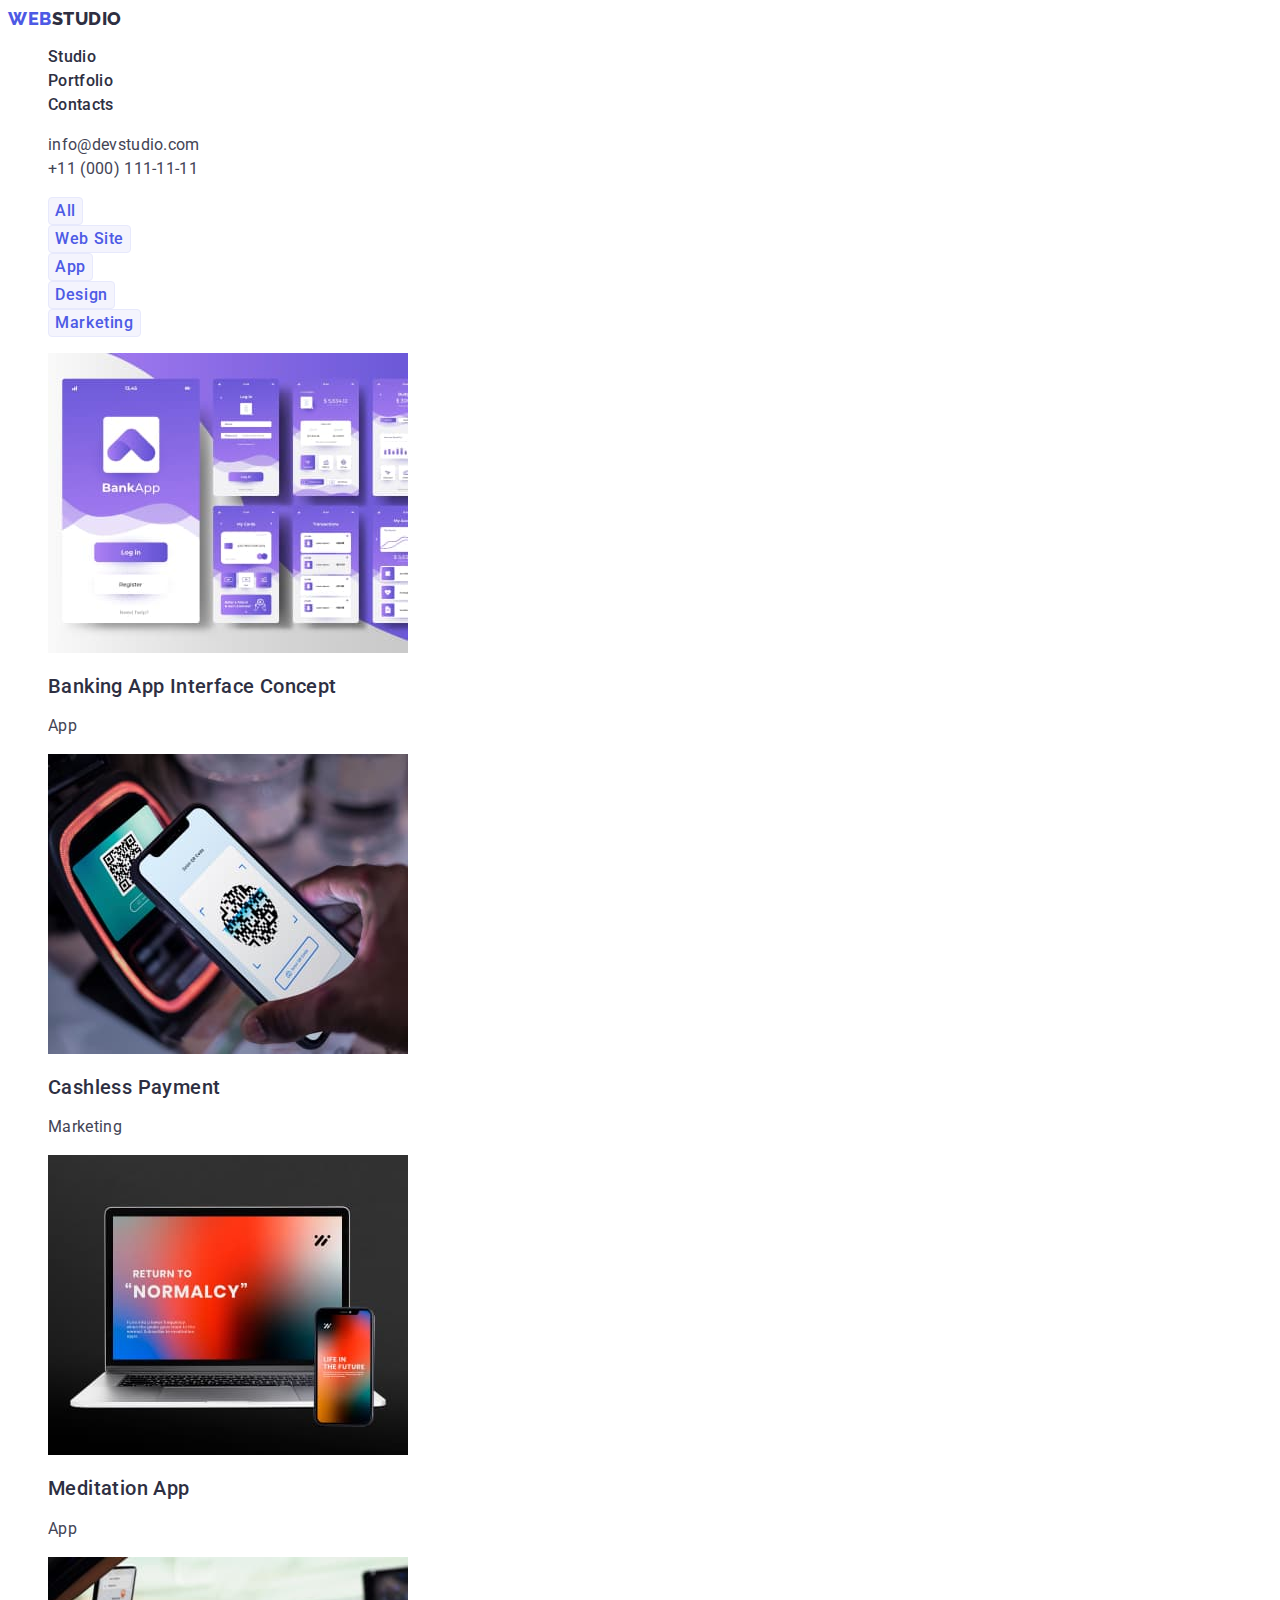
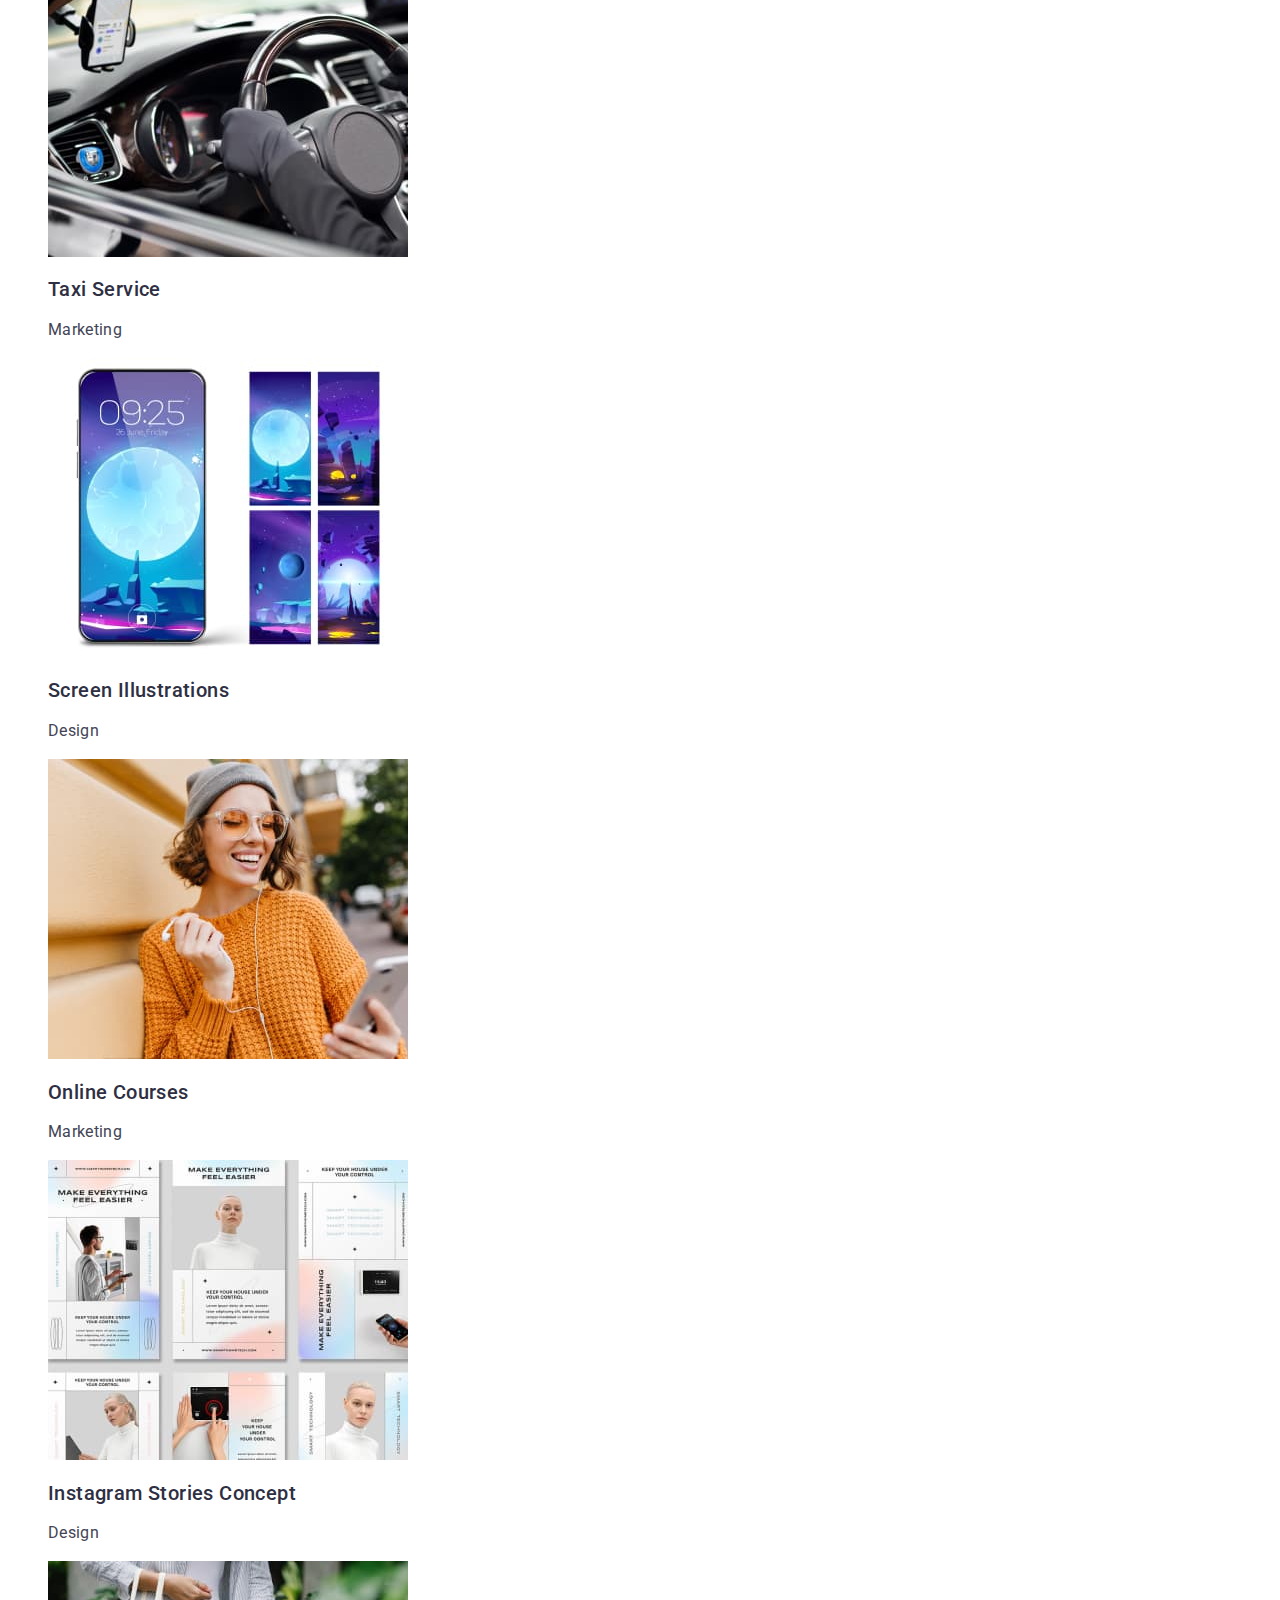
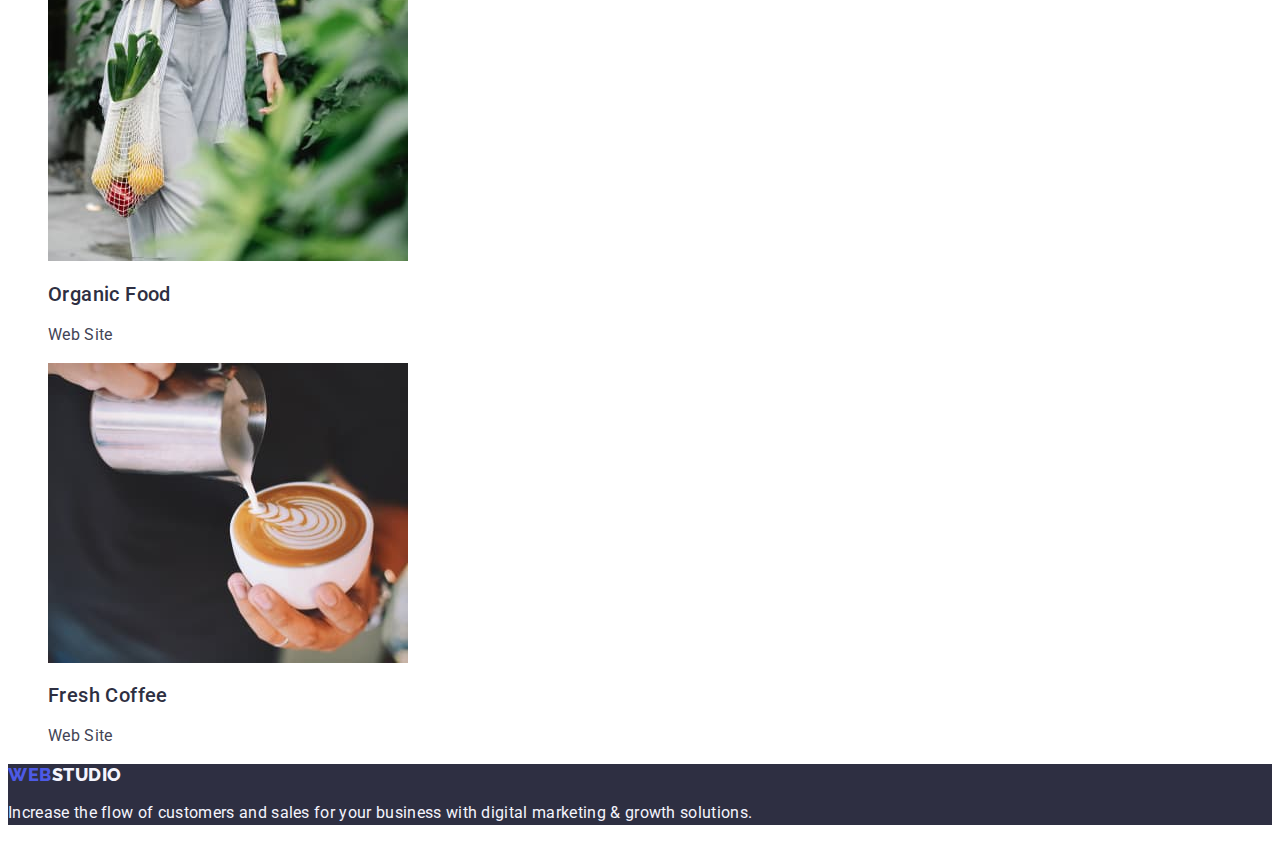
==== portfolio.html @ a46208f0 "Initial commit" ====
<!DOCTYPE html>
<html lang="en">
  <head>
    <meta charset="UTF-8" />
    <meta http-equiv="X-UA-Compatible" content="IE=edge" />
    <meta name="viewport" content="width=device-width, initial-scale=1.0" />
    <title>Portfolio</title>
    <link rel="preconnect" href="https://fonts.googleapis.com" />
    <link rel="preconnect" href="https://fonts.gstatic.com" crossorigin />
    <link
      href="https://fonts.googleapis.com/css2?family=Raleway:wght@800&family=Roboto:wght@400;500;700;900&display=swap"
      rel="stylesheet"
    />
    <link rel="stylesheet" href="./css/styles.css" />
  </head>
  <body>
    <!--Header Website-->
    <header class="header-main">
      <nav class="nav-main">
        <a href="./index.html" class="logo link"
          >Web<span class="logo-header-text">Studio</span></a
        >
        <ul class="menu list">
          <li class="menu-item">
            <a class="menu-item-link link" href="./index.html">Studio</a>
          </li>
          <li class="menu-item">
            <a class="menu-item-link link" href="./portfolio.html">Portfolio</a>
          </li>
          <li class="menu-item">
            <a class="menu-item-link link" href="">Contacts</a>
          </li>
        </ul>
      </nav>
      <address class="address-main">
        <ul class="contact-main list">
          <li class="email">
            <a class="menu-item-address link" href="mailto:info@devstudio.com"
              >info@devstudio.com</a
            >
          </li>
          <li class="tel">
            <a class="menu-item-address link" href="tel:+110001111111"
              >+11 (000) 111-11-11</a
            >
          </li>
        </ul>
      </address>
    </header>
    <!--Body Website-->
    <main>
      <!--Buttons & Projects-->
      <section class="projects">
        <h1 class="projects-title" hidden>All projects</h1>
        <ul class="projects-menu-button list">
          <li class="projects-menu-item-button">
            <button type="button" class="projects-button">All</button>
          </li>
          <li class="projects-menu-item-button">
            <button type="button" class="projects-button">Web Site</button>
          </li>
          <li class="projects-menu-item-button">
            <button type="button" class="projects-button">App</button>
          </li>
          <li class="projects-menu-item-button">
            <button type="button" class="projects-button">Design</button>
          </li>
          <li class="projects-menu-item-button">
            <button type="button" class="projects-button">Marketing</button>
          </li>
        </ul>
        <ul class="projects-menu list">
          <li class="projects-menu-item">
            <a class="project-link link" href=""
              ><img
                class="projects-img"
                src="./images/banking-app.jpg"
                alt="Banking App Interface Concept"
                width="360"
              />
              <h2 class="projects-subtitle">Banking App Interface Concept</h2>
              <p class="projects-text">App</p></a
            >
          </li>
          <li class="projects-menu-item">
            <a class="project-link link" href=""
              ><img
                class="projects-img"
                src="./images/cashless-payment.jpg"
                alt="Cashless Payment"
                width="360"
              />
              <h2 class="projects-subtitle">Cashless Payment</h2>
              <p class="projects-text">Marketing</p></a
            >
          </li>
          <li class="projects-menu-item">
            <a class="project-link link" href=""
              ><img
                class="projects-img"
                src="./images/meditation-app.jpg"
                alt="Meditation App"
                width="360"
              />
              <h2 class="projects-subtitle">Meditation App</h2>
              <p class="projects-text">App</p></a
            >
          </li>
          <li class="projects-menu-item">
            <a class="project-link link" href=""
              ><img
                class="projects-img"
                src="./images/taxi-service.jpg"
                alt="Taxi Service"
                width="360"
              />
              <h2 class="projects-subtitle">Taxi Service</h2>
              <p class="projects-text">Marketing</p></a
            >
          </li>
          <li class="projects-menu-item">
            <a class="project-link link" href=""
              ><img
                class="projects-img"
                src="./images/screen-illustrations.jpg"
                alt="Screen Illustrations"
                width="360"
              />
              <h2 class="projects-subtitle">Screen Illustrations</h2>
              <p class="projects-text">Design</p></a
            >
          </li>
          <li class="projects-menu-item">
            <a class="project-link link" href=""
              ><img
                class="projects-img"
                src="./images/online-courses.jpg"
                alt="Online Courses"
                width="360"
              />
              <h2 class="projects-subtitle">Online Courses</h2>
              <p class="projects-text">Marketing</p></a
            >
          </li>
          <li class="projects-menu-item">
            <a class="project-link link" href=""
              ><img
                class="projects-img"
                src="./images/instagram-stories.jpg"
                alt="Instagram Stories Concept"
                width="360"
              />
              <h2 class="projects-subtitle">Instagram Stories Concept</h2>
              <p class="projects-text">Design</p></a
            >
          </li>
          <li class="projects-menu-item">
            <a class="project-link link" href=""
              ><img
                class="projects-img"
                src="./images/organic-food.jpg"
                alt="Organic Food"
                width="360"
              />
              <h2 class="projects-subtitle">Organic Food</h2>
              <p class="projects-text">Web Site</p></a
            >
          </li>
          <li class="projects-menu-item">
            <a class="project-link link" href=""
              ><img
                class="projects-img"
                src="./images/fresh-coffee.jpg"
                alt="Fresh Coffee"
                width="360"
              />
              <h2 class="projects-subtitle">Fresh Coffee</h2>
              <p class="projects-text">Web Site</p></a
            >
          </li>
        </ul>
      </section>
    </main>
    <!--Footer Website-->
    <footer class="footer-main">
      <a href="./index.html" class="logo link"
        >Web<span class="logo-footer-text">Studio</span></a
      >
      <p class="text-footer">
        Increase the flow of customers and sales for your business with digital
        marketing & growth solutions.
      </p>
    </footer>
  </body>
</html>
---- css/styles.css ----
/*---------------VAR---------------*/
:root{
    --color-main-text:#2e2f42;
    --color-second-text: #434455;
    --color-hover: #404BBF;
    --color-logo-button: #4D5AE5;
    --color-fon-text-button: #FFFFFF;
    --color-footer-fon: #F4F4FD;
    --color-border-button: #E7E9FC;
    --primary-font: 'Roboto', sans-serif;
    --secondary-font: 'Raleway', sans-serif;
    --background-color: #FFFFFF;
}

/*---------------MAIN---------------*/
.list{
    list-style: none;
}

.link{
    text-decoration: none;
}

body {
    font-family: var(--primary-font);
    color: var(--color-second-text);   
    background-color: var(--background-color);
}

/*---------------HEADER---------------*/
.header-main {}

.nav-main {}

.logo {
    font-family: var(--secondary-font);
    font-weight: 800;
    font-size: 18px;
    line-height: 1.17;
    letter-spacing: 0.03em;
    text-transform: uppercase;
    color: var(--color-logo-button);
}

.logo-header-text{
    color: var(--color-main-text);
}

.menu {
}

.menu-item {
}

.menu-item-link { 
    font-weight: 500;
    font-size: 16px;
    line-height: 1.5;
    letter-spacing: 0.02em;
    color: var(--color-main-text);
}

.menu-item-address{
    line-height: 1.5;
    letter-spacing: 0.02em;
    color: var(--color-second-text);
}

.menu-item-link:hover,
.menu-item-link:focus,
.menu-item-address:hover,
.menu-item-address:focus
{
    color: var(--color-hover);
}

.address-main {    
    font-style: normal;      
    line-height: 1.5;
    letter-spacing: 0.02em;
    color: var(--color-second-text);
}

.contact-main {    
    color: var(--color-second-text);
}

.email {        
    line-height: 1.5;         
    letter-spacing: 0.02em;
    color: var(--color-second-text);
}

.tel {    
    line-height: 1.5;
    letter-spacing: 0.02em;
    color: var(--color-second-text);
}

/*---------------HERO---------------*/
.hero {
    background-color: var(--color-main-text);
}

.hero-title {
    font-size: 56px;
    line-height: 1.07;
    text-align: center;
    letter-spacing: 0.02em;
    color: var(--color-fon-text-button);
}

.hero-button {
    background: var(--color-logo-button);
    box-shadow: 0px 4px 4px rgba(0, 0, 0, 0.15);
    border-radius: 4px;
    cursor: pointer;
    font-family: var(--primary-font);
    font-weight: 500;
    font-size: 16px;
    line-height: 1.5;
    letter-spacing: 0.04em;
    color: var(--color-fon-text-button);
}

.hero-button:hover,
.hero-button:focus {
background-color: var(--color-hover);
}

/*---------------BENEFITS---------------*/

.benefits {}

.benefits-title {}

.benefits-menu {}

.benefits-menu-item {}

.benefits-subtitle {
    font-weight: 500;
    font-size: 20px;
    line-height: 1.2;
    letter-spacing: 0.02em;
    color: var(--color-main-text);
}

.benefits-text {
    line-height: 1.5;
    letter-spacing: 0.02em;
    color: var(--color-second-text);
}

/*---------------WE DOING---------------*/
.we-doing {}

.we-doing-title {
    font-size: 36px;
    line-height: 1.11;
    text-align: center;
    letter-spacing: 0.02em;
    text-transform: capitalize;
    color: var(--color-main-text);
}

.we-doing-menu {}

.we-doing-menu-item {}

.we-doing-img {}

/*---------------TEAM---------------*/

.team {
    background-color: var(--color-footer-fon);
}

.team-title {
    font-size: 36px;
    line-height: 1.11;
    text-align: center;
    letter-spacing: 0.02em;
    text-transform: capitalize;
    color: var(--color-main-text);
}

.team-menu {}

.team-menu-item {
    background-color: var(--color-fon-text-button);
}

.team-img {}

.team-subtitle {
    font-weight: 500;
    font-size: 20px;
    line-height: 1.2;
    text-align: center;
    letter-spacing: 0.02em;
    color: var(--color-main-text);
}

.team-text {
    line-height: 1.5;
    text-align: center;
    letter-spacing: 0.02em;
    color: var(--color-second-text);
}

/*---------------PROJECTS---------------*/

.projects {}

.projects-title {}

.projects-menu-button {}

.projects-menu-item-button {}

.projects-button {
    background: var(--color-footer-fon);
    border: 1px solid var(--color-border-button);
    font-size: 16px;
    border-radius: 4px;
    font-weight: 500;
    line-height: 1.5;
    text-align: center;
    color: var(--color-logo-button);
    font-family: var(--primary-font);
    letter-spacing: 0.04em;
    cursor: pointer;
}

.projects-menu {}

.projects-menu-item {}

.projects-img {}

.projects-subtitle {
    font-weight: 500;
    font-size: 20px;
    line-height: 1.2;
    letter-spacing: 0.02em;
    color: var(--color-main-text);
}

.projects-text {
    line-height: 1.5;
    letter-spacing: 0.02em;
    color: var(--color-second-text);
}

.projects-text-button:hover,
.projects-text-button:focus{
color: var(--color-fon-text-button);
}

.projects-button:hover,
.projects-button:focus {
background-color: var(--color-hover);
color: var(--color-fon-text-button);
}

.project-link {}

.project-link:hover,
.project-link:focus {
    color: var(--color-hover);
}
/*---------------FOOTER---------------*/

.footer-main{
    background: var(--color-main-text);
}

.text-footer {      
    line-height: 1.5;
    letter-spacing: 0.02em;
    color: var(--color-footer-fon);
}

.logo-footer-text {
    color: var(--color-footer-fon);
}
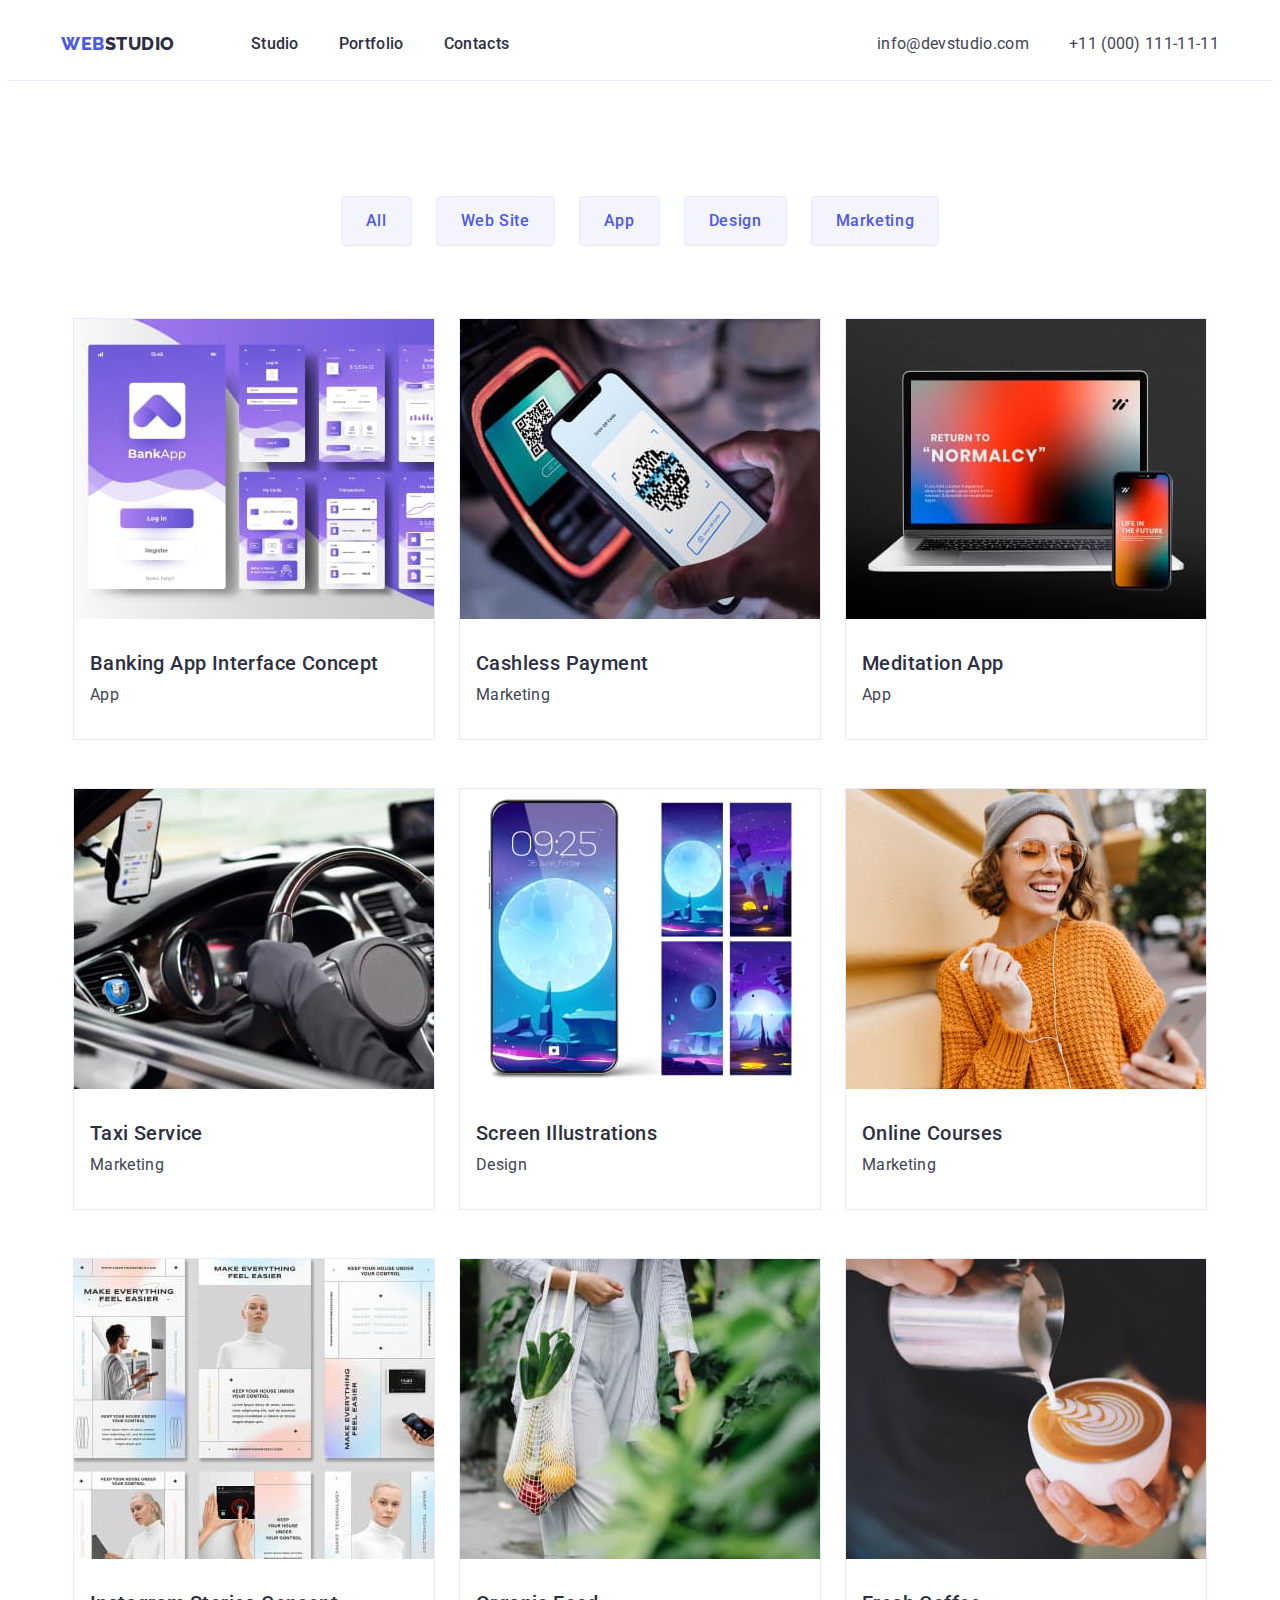
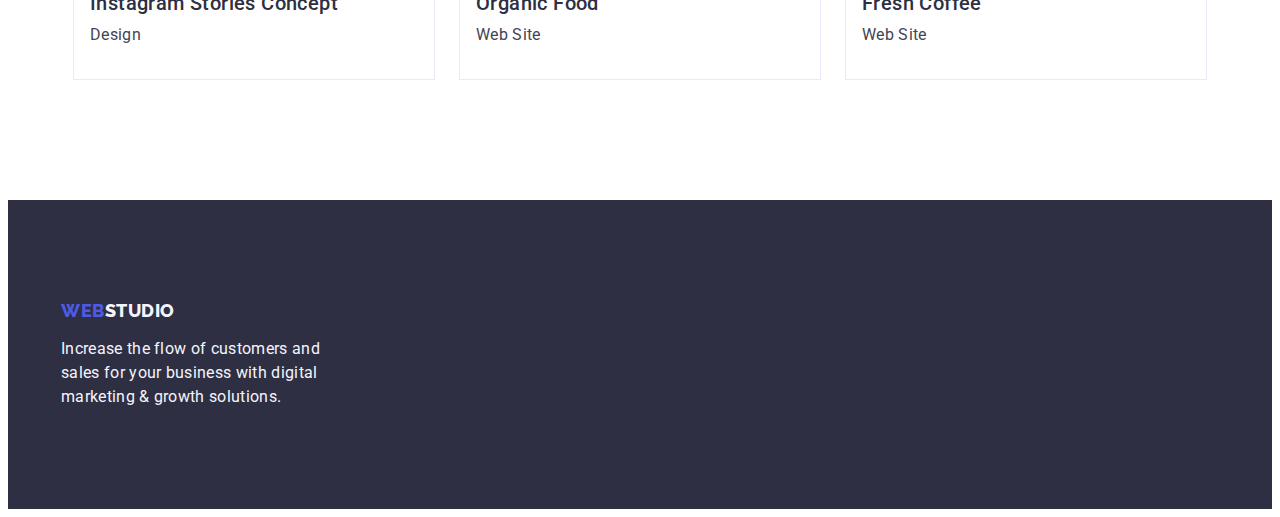
==== commit 34337dae: "Add Flex container" ====
--- a/portfolio.html
+++ b/portfolio.html
@@ -16,180 +16,188 @@
   <body>
     <!--Header Website-->
     <header class="header-main">
-      <nav class="nav-main">
-        <a href="./index.html" class="logo link"
-          >Web<span class="logo-header-text">Studio</span></a
-        >
-        <ul class="menu list">
-          <li class="menu-item">
-            <a class="menu-item-link link" href="./index.html">Studio</a>
-          </li>
-          <li class="menu-item">
-            <a class="menu-item-link link" href="./portfolio.html">Portfolio</a>
-          </li>
-          <li class="menu-item">
-            <a class="menu-item-link link" href="">Contacts</a>
-          </li>
-        </ul>
-      </nav>
-      <address class="address-main">
-        <ul class="contact-main list">
-          <li class="email">
-            <a class="menu-item-address link" href="mailto:info@devstudio.com"
-              >info@devstudio.com</a
-            >
-          </li>
-          <li class="tel">
-            <a class="menu-item-address link" href="tel:+110001111111"
-              >+11 (000) 111-11-11</a
-            >
-          </li>
-        </ul>
-      </address>
+      <div class="container header-main-container">
+        <nav class="nav-main">
+          <a href="./index.html" class="logo link"
+            >Web<span class="logo-header-text">Studio</span></a
+          >
+          <ul class="menu list">
+            <li class="menu-item">
+              <a class="menu-item-link link" href="./index.html">Studio</a>
+            </li>
+            <li class="menu-item">
+              <a class="menu-item-link link" href="./portfolio.html"
+                >Portfolio</a
+              >
+            </li>
+            <li class="menu-item">
+              <a class="menu-item-link link" href="">Contacts</a>
+            </li>
+          </ul>
+        </nav>
+        <address class="address-main">
+          <ul class="contact-main list">
+            <li class="email">
+              <a class="menu-item-address link" href="mailto:info@devstudio.com"
+                >info@devstudio.com</a
+              >
+            </li>
+            <li class="tel">
+              <a class="menu-item-address link" href="tel:+110001111111"
+                >+11 (000) 111-11-11</a
+              >
+            </li>
+          </ul>
+        </address>
+      </div>
     </header>
     <!--Body Website-->
     <main>
       <!--Buttons & Projects-->
       <section class="projects">
-        <h1 class="projects-title" hidden>All projects</h1>
-        <ul class="projects-menu-button list">
-          <li class="projects-menu-item-button">
-            <button type="button" class="projects-button">All</button>
-          </li>
-          <li class="projects-menu-item-button">
-            <button type="button" class="projects-button">Web Site</button>
-          </li>
-          <li class="projects-menu-item-button">
-            <button type="button" class="projects-button">App</button>
-          </li>
-          <li class="projects-menu-item-button">
-            <button type="button" class="projects-button">Design</button>
-          </li>
-          <li class="projects-menu-item-button">
-            <button type="button" class="projects-button">Marketing</button>
-          </li>
-        </ul>
-        <ul class="projects-menu list">
-          <li class="projects-menu-item">
-            <a class="project-link link" href=""
-              ><img
-                class="projects-img"
-                src="./images/banking-app.jpg"
-                alt="Banking App Interface Concept"
-                width="360"
-              />
-              <h2 class="projects-subtitle">Banking App Interface Concept</h2>
-              <p class="projects-text">App</p></a
-            >
-          </li>
-          <li class="projects-menu-item">
-            <a class="project-link link" href=""
-              ><img
-                class="projects-img"
-                src="./images/cashless-payment.jpg"
-                alt="Cashless Payment"
-                width="360"
-              />
-              <h2 class="projects-subtitle">Cashless Payment</h2>
-              <p class="projects-text">Marketing</p></a
-            >
-          </li>
-          <li class="projects-menu-item">
-            <a class="project-link link" href=""
-              ><img
-                class="projects-img"
-                src="./images/meditation-app.jpg"
-                alt="Meditation App"
-                width="360"
-              />
-              <h2 class="projects-subtitle">Meditation App</h2>
-              <p class="projects-text">App</p></a
-            >
-          </li>
-          <li class="projects-menu-item">
-            <a class="project-link link" href=""
-              ><img
-                class="projects-img"
-                src="./images/taxi-service.jpg"
-                alt="Taxi Service"
-                width="360"
-              />
-              <h2 class="projects-subtitle">Taxi Service</h2>
-              <p class="projects-text">Marketing</p></a
-            >
-          </li>
-          <li class="projects-menu-item">
-            <a class="project-link link" href=""
-              ><img
-                class="projects-img"
-                src="./images/screen-illustrations.jpg"
-                alt="Screen Illustrations"
-                width="360"
-              />
-              <h2 class="projects-subtitle">Screen Illustrations</h2>
-              <p class="projects-text">Design</p></a
-            >
-          </li>
-          <li class="projects-menu-item">
-            <a class="project-link link" href=""
-              ><img
-                class="projects-img"
-                src="./images/online-courses.jpg"
-                alt="Online Courses"
-                width="360"
-              />
-              <h2 class="projects-subtitle">Online Courses</h2>
-              <p class="projects-text">Marketing</p></a
-            >
-          </li>
-          <li class="projects-menu-item">
-            <a class="project-link link" href=""
-              ><img
-                class="projects-img"
-                src="./images/instagram-stories.jpg"
-                alt="Instagram Stories Concept"
-                width="360"
-              />
-              <h2 class="projects-subtitle">Instagram Stories Concept</h2>
-              <p class="projects-text">Design</p></a
-            >
-          </li>
-          <li class="projects-menu-item">
-            <a class="project-link link" href=""
-              ><img
-                class="projects-img"
-                src="./images/organic-food.jpg"
-                alt="Organic Food"
-                width="360"
-              />
-              <h2 class="projects-subtitle">Organic Food</h2>
-              <p class="projects-text">Web Site</p></a
-            >
-          </li>
-          <li class="projects-menu-item">
-            <a class="project-link link" href=""
-              ><img
-                class="projects-img"
-                src="./images/fresh-coffee.jpg"
-                alt="Fresh Coffee"
-                width="360"
-              />
-              <h2 class="projects-subtitle">Fresh Coffee</h2>
-              <p class="projects-text">Web Site</p></a
-            >
-          </li>
-        </ul>
+        <div class="container projects-container">
+          <h1 class="projects-title visuallyhidden">All projects</h1>
+          <ul class="projects-menu-button list">
+            <li class="projects-menu-item-button">
+              <button type="button" class="projects-button">All</button>
+            </li>
+            <li class="projects-menu-item-button">
+              <button type="button" class="projects-button">Web Site</button>
+            </li>
+            <li class="projects-menu-item-button">
+              <button type="button" class="projects-button">App</button>
+            </li>
+            <li class="projects-menu-item-button">
+              <button type="button" class="projects-button">Design</button>
+            </li>
+            <li class="projects-menu-item-button">
+              <button type="button" class="projects-button">Marketing</button>
+            </li>
+          </ul>
+          <ul class="projects-menu list">
+            <li class="projects-menu-item">
+              <a class="project-link link" href=""
+                ><img
+                  class="projects-img"
+                  src="./images/banking-app.jpg"
+                  alt="Banking App Interface Concept"
+                  width="360"
+                />
+                <h2 class="projects-subtitle">Banking App Interface Concept</h2>
+                <p class="projects-text">App</p></a
+              >
+            </li>
+            <li class="projects-menu-item">
+              <a class="project-link link" href=""
+                ><img
+                  class="projects-img"
+                  src="./images/cashless-payment.jpg"
+                  alt="Cashless Payment"
+                  width="360"
+                />
+                <h2 class="projects-subtitle">Cashless Payment</h2>
+                <p class="projects-text">Marketing</p></a
+              >
+            </li>
+            <li class="projects-menu-item">
+              <a class="project-link link" href=""
+                ><img
+                  class="projects-img"
+                  src="./images/meditation-app.jpg"
+                  alt="Meditation App"
+                  width="360"
+                />
+                <h2 class="projects-subtitle">Meditation App</h2>
+                <p class="projects-text">App</p></a
+              >
+            </li>
+            <li class="projects-menu-item">
+              <a class="project-link link" href=""
+                ><img
+                  class="projects-img"
+                  src="./images/taxi-service.jpg"
+                  alt="Taxi Service"
+                  width="360"
+                />
+                <h2 class="projects-subtitle">Taxi Service</h2>
+                <p class="projects-text">Marketing</p></a
+              >
+            </li>
+            <li class="projects-menu-item">
+              <a class="project-link link" href=""
+                ><img
+                  class="projects-img"
+                  src="./images/screen-illustrations.jpg"
+                  alt="Screen Illustrations"
+                  width="360"
+                />
+                <h2 class="projects-subtitle">Screen Illustrations</h2>
+                <p class="projects-text">Design</p></a
+              >
+            </li>
+            <li class="projects-menu-item">
+              <a class="project-link link" href=""
+                ><img
+                  class="projects-img"
+                  src="./images/online-courses.jpg"
+                  alt="Online Courses"
+                  width="360"
+                />
+                <h2 class="projects-subtitle">Online Courses</h2>
+                <p class="projects-text">Marketing</p></a
+              >
+            </li>
+            <li class="projects-menu-item">
+              <a class="project-link link" href=""
+                ><img
+                  class="projects-img"
+                  src="./images/instagram-stories.jpg"
+                  alt="Instagram Stories Concept"
+                  width="360"
+                />
+                <h2 class="projects-subtitle">Instagram Stories Concept</h2>
+                <p class="projects-text">Design</p></a
+              >
+            </li>
+            <li class="projects-menu-item">
+              <a class="project-link link" href=""
+                ><img
+                  class="projects-img"
+                  src="./images/organic-food.jpg"
+                  alt="Organic Food"
+                  width="360"
+                />
+                <h2 class="projects-subtitle">Organic Food</h2>
+                <p class="projects-text">Web Site</p></a
+              >
+            </li>
+            <li class="projects-menu-item">
+              <a class="project-link link" href=""
+                ><img
+                  class="projects-img"
+                  src="./images/fresh-coffee.jpg"
+                  alt="Fresh Coffee"
+                  width="360"
+                />
+                <h2 class="projects-subtitle">Fresh Coffee</h2>
+                <p class="projects-text">Web Site</p></a
+              >
+            </li>
+          </ul>
+        </div>
       </section>
     </main>
     <!--Footer Website-->
     <footer class="footer-main">
-      <a href="./index.html" class="logo link"
-        >Web<span class="logo-footer-text">Studio</span></a
-      >
-      <p class="text-footer">
-        Increase the flow of customers and sales for your business with digital
-        marketing & growth solutions.
-      </p>
+      <div class="container">
+        <a href="./index.html" class="logo link"
+          >Web<span class="logo-footer-text">Studio</span></a
+        >
+        <p class="text-footer">
+          Increase the flow of customers and sales for your business with
+          digital marketing & growth solutions.
+        </p>
+      </div>
     </footer>
   </body>
 </html>
--- a/css/styles.css
+++ b/css/styles.css
@@ -13,6 +13,25 @@
 }
 
 /*---------------MAIN---------------*/
+h1, h2, h3, h4, h5, h6, p{
+    margin-top: 0;
+    margin-bottom: 0;
+}
+
+ul, ol{
+    margin-top: 0;
+    margin-bottom: 0;
+    padding-left: 0;
+}
+
+button{
+    cursor: pointer;
+}
+
+img{
+    display: block;
+}
+
 .list{
     list-style: none;
 }
@@ -27,10 +46,33 @@
     background-color: var(--background-color);
 }
 
+.container{
+    width: 1158px;
+    margin-left: auto;
+    margin-right: auto;
+    padding-left: 15px;
+    padding-right: 15px;
+}
+
 /*---------------HEADER---------------*/
-.header-main {}
-
-.nav-main {}
+.header-main-container{
+display: flex;
+align-items: center;
+}
+
+.header-main {
+    padding-top: 24px;
+    padding-bottom: 24px;
+    border: solid 1px #E7E9FC;
+    border-top:none;
+    border-right: none;
+    border-left: none;
+}
+
+.nav-main {
+    display: flex;
+    align-items: center;
+}
 
 .logo {
     font-family: var(--secondary-font);
@@ -40,6 +82,7 @@
     letter-spacing: 0.03em;
     text-transform: uppercase;
     color: var(--color-logo-button);
+    margin-right: 76px;
 }
 
 .logo-header-text{
@@ -47,6 +90,9 @@
 }
 
 .menu {
+    display: flex;
+    align-items: center;
+    gap: 40px;
 }
 
 .menu-item {
@@ -79,10 +125,14 @@
     line-height: 1.5;
     letter-spacing: 0.02em;
     color: var(--color-second-text);
+    margin-left: auto;
 }
 
 .contact-main {    
     color: var(--color-second-text);
+    display: flex;
+    align-items: center;    
+    gap: 40px;
 }
 
 .email {        
@@ -99,28 +149,39 @@
 
 /*---------------HERO---------------*/
 .hero {
-    background-color: var(--color-main-text);
-}
-
-.hero-title {
+    background-color: var(--color-main-text);    
+}
+
+.hero-container{
+    padding-top: 188px;
+    padding-bottom: 188px; 
+}
+
+.hero-title {      
     font-size: 56px;
     line-height: 1.07;
     text-align: center;
     letter-spacing: 0.02em;
     color: var(--color-fon-text-button);
+    max-width: 496px;    
+    margin-left: auto;
+    margin-right: auto;
+    margin-bottom: 48px;
 }
 
 .hero-button {
     background: var(--color-logo-button);
     box-shadow: 0px 4px 4px rgba(0, 0, 0, 0.15);
     border-radius: 4px;
-    cursor: pointer;
     font-family: var(--primary-font);
     font-weight: 500;
     font-size: 16px;
     line-height: 1.5;
     letter-spacing: 0.04em;
     color: var(--color-fon-text-button);
+    padding: 16px 32px;
+    margin: 0 auto;
+    display: block;
 }
 
 .hero-button:hover,
@@ -132,9 +193,18 @@
 
 .benefits {}
 
-.benefits-title {}
-
-.benefits-menu {}
+.benefits-title {      
+}
+
+.benefits-menu {
+    display: flex;
+    align-items: center;
+    justify-content: center;
+    flex-wrap: wrap;
+    gap: 24px;
+    padding-top: 120px;
+    padding-bottom: 120px;    
+}
 
 .benefits-menu-item {}
 
@@ -144,12 +214,14 @@
     line-height: 1.2;
     letter-spacing: 0.02em;
     color: var(--color-main-text);
+    margin-bottom: 8px;
 }
 
 .benefits-text {
     line-height: 1.5;
-    letter-spacing: 0.02em;
-    color: var(--color-second-text);
+    letter-spacing: 0.01em;
+    color: var(--color-second-text);
+    max-width: 264px;
 }
 
 /*---------------WE DOING---------------*/
@@ -161,10 +233,18 @@
     text-align: center;
     letter-spacing: 0.02em;
     text-transform: capitalize;
-    color: var(--color-main-text);
-}
-
-.we-doing-menu {}
+    color: var(--color-main-text);    
+}
+
+.we-doing-menu {
+    display: flex;
+    align-items: center;
+    gap: 24px;
+    padding-top: 72px;
+    padding-bottom: 120px;
+    justify-content: center;
+    flex-wrap: wrap;
+}
 
 .we-doing-menu-item {}
 
@@ -173,7 +253,7 @@
 /*---------------TEAM---------------*/
 
 .team {
-    background-color: var(--color-footer-fon);
+    background-color: var(--color-footer-fon);    
 }
 
 .team-title {
@@ -183,12 +263,23 @@
     letter-spacing: 0.02em;
     text-transform: capitalize;
     color: var(--color-main-text);
-}
-
-.team-menu {}
+    padding-top: 120px;
+    padding-bottom: 72px;
+}
+
+.team-menu {
+    display: flex;
+    align-items: center;
+    gap: 24px;        
+    padding-bottom: 120px;
+    justify-content: center;
+    flex-wrap: wrap;
+}
 
 .team-menu-item {
     background-color: var(--color-fon-text-button);
+    box-shadow: 0px 1px 6px rgba(46, 47, 66, 0.08), 0px 1px 1px rgba(46, 47, 66, 0.16), 0px 2px 1px rgba(46, 47, 66, 0.08);
+    border-radius: 0px 0px 4px 4px;
 }
 
 .team-img {}
@@ -200,6 +291,8 @@
     text-align: center;
     letter-spacing: 0.02em;
     color: var(--color-main-text);
+    margin-top: 32px;
+    margin-bottom: 8px;
 }
 
 .team-text {
@@ -207,17 +300,30 @@
     text-align: center;
     letter-spacing: 0.02em;
     color: var(--color-second-text);
+    margin-bottom: 32px;
 }
 
 /*---------------PROJECTS---------------*/
 
+.projects-container{
+    padding-top: 96px;
+    padding-bottom: 120px;
+}
 .projects {}
 
 .projects-title {}
 
-.projects-menu-button {}
-
-.projects-menu-item-button {}
+.projects-menu-button {
+    display: flex;
+    align-items: center;
+    gap: 24px;
+    justify-content: center;
+    flex-wrap: wrap;
+    padding-bottom: 72px;
+}
+
+.projects-menu-item-button {    
+}
 
 .projects-button {
     background: var(--color-footer-fon);
@@ -230,14 +336,24 @@
     color: var(--color-logo-button);
     font-family: var(--primary-font);
     letter-spacing: 0.04em;
-    cursor: pointer;
-}
-
-.projects-menu {}
-
-.projects-menu-item {}
-
-.projects-img {}
+    padding: 12px 24px;
+}
+
+.projects-menu {
+    display: flex;
+    align-items: center;
+    gap: 48px 24px;
+    justify-content: center;
+    flex-wrap: wrap;    
+}
+
+.projects-menu-item {
+    border: 1px solid #E7E9FC;
+}
+
+.projects-img {
+    padding-bottom: 32px;
+}
 
 .projects-subtitle {
     font-weight: 500;
@@ -245,12 +361,16 @@
     line-height: 1.2;
     letter-spacing: 0.02em;
     color: var(--color-main-text);
+    padding-bottom: 8px;
+    padding-left: 16px;
 }
 
 .projects-text {
     line-height: 1.5;
     letter-spacing: 0.02em;
     color: var(--color-second-text);
+    padding-bottom: 32px;
+    padding-left: 16px;
 }
 
 .projects-text-button:hover,
@@ -274,14 +394,33 @@
 
 .footer-main{
     background: var(--color-main-text);
+    padding-top: 100px;
+    padding-bottom: 100px;
 }
 
 .text-footer {      
     line-height: 1.5;
     letter-spacing: 0.02em;
     color: var(--color-footer-fon);
+    margin-top: 16px;
+    max-width: 264px;
 }
 
 .logo-footer-text {
-    color: var(--color-footer-fon);
+    color: var(--color-footer-fon);    
+}
+
+/*-----------HIDDEN TEXT---------------------*/
+
+.visuallyhidden {
+    border: 0;
+    clip: rect(0 0 0 0);
+    clip-path: inset(50%);
+    width: 1px;
+    height: 1px;
+    margin: -1px;
+    overflow: hidden;
+    padding: 0;
+    position: relative; /* different - for reading order in macOS VO*/
+    display: inline-block; /* new - for reading order in macOS VO*/
 }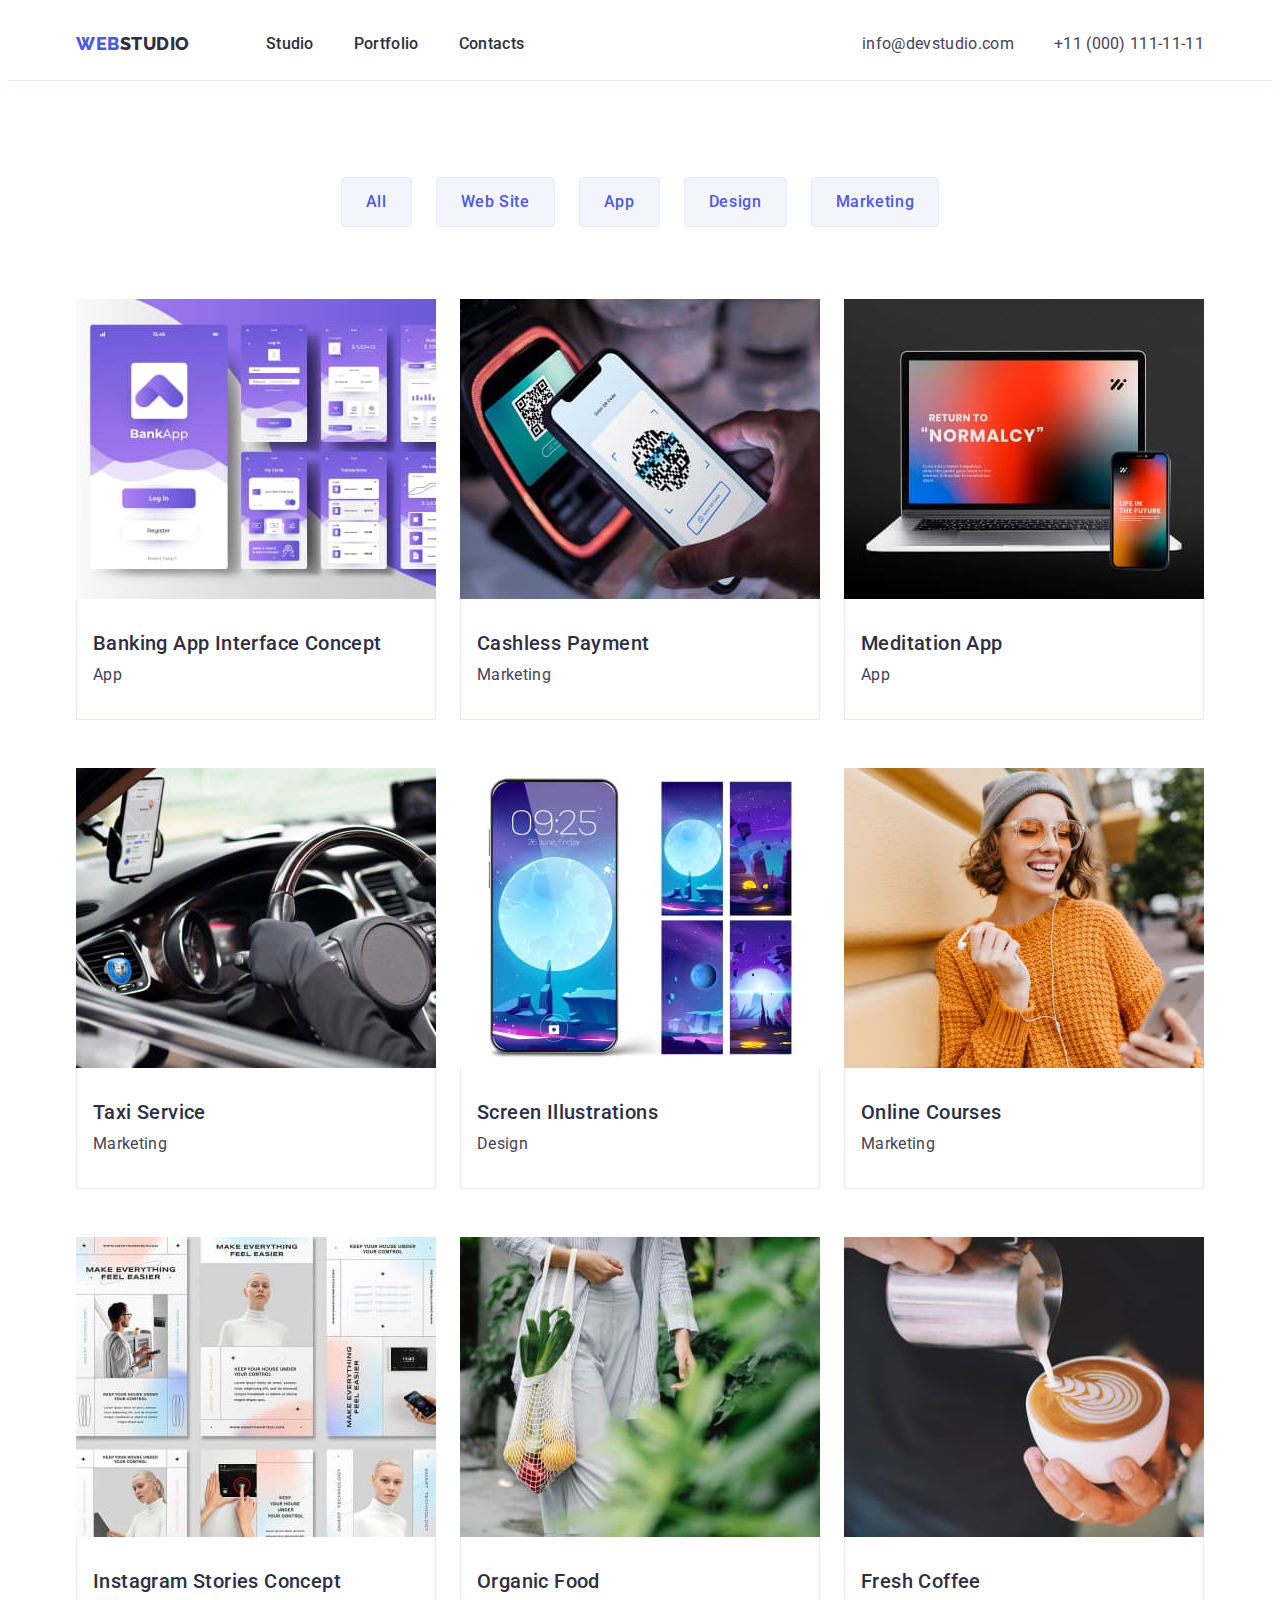
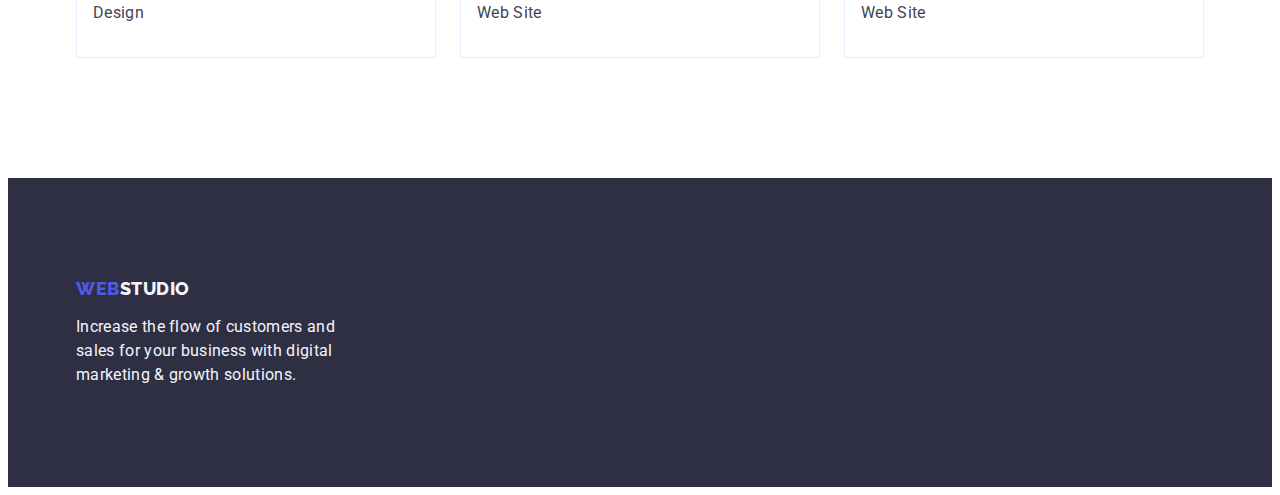
==== commit 505e4527: "Add padding, margin, div, border" ====
--- a/portfolio.html
+++ b/portfolio.html
@@ -10,6 +10,13 @@
     <link
       href="https://fonts.googleapis.com/css2?family=Raleway:wght@800&family=Roboto:wght@400;500;700;900&display=swap"
       rel="stylesheet"
+    />
+    <link
+      rel="stylesheet"
+      href="https://cdnjs.cloudflare.com/ajax/libs/modern-normalize/1.1.0/modern-normalize.min.css"
+      integrity="sha512-wpPYUAdjBVSE4KJnH1VR1HeZfpl1ub8YT/NKx4PuQ5NmX2tKuGu6U/JRp5y+Y8XG2tV+wKQpNHVUX03MfMFn9Q=="
+      crossorigin="anonymous"
+      referrerpolicy="no-referrer"
     />
     <link rel="stylesheet" href="./css/styles.css" />
   </head>
@@ -83,9 +90,13 @@
                   alt="Banking App Interface Concept"
                   width="360"
                 />
-                <h2 class="projects-subtitle">Banking App Interface Concept</h2>
-                <p class="projects-text">App</p></a
-              >
+                <div class="projects-wrap">
+                  <h2 class="projects-subtitle">
+                    Banking App Interface Concept
+                  </h2>
+                  <p class="projects-text">App</p>
+                </div>
+              </a>
             </li>
             <li class="projects-menu-item">
               <a class="project-link link" href=""
@@ -95,8 +106,10 @@
                   alt="Cashless Payment"
                   width="360"
                 />
-                <h2 class="projects-subtitle">Cashless Payment</h2>
-                <p class="projects-text">Marketing</p></a
+                <div class="projects-wrap">
+                  <h2 class="projects-subtitle">Cashless Payment</h2>
+                  <p class="projects-text">Marketing</p>
+                </div></a
               >
             </li>
             <li class="projects-menu-item">
@@ -107,8 +120,10 @@
                   alt="Meditation App"
                   width="360"
                 />
-                <h2 class="projects-subtitle">Meditation App</h2>
-                <p class="projects-text">App</p></a
+                <div class="projects-wrap">
+                  <h2 class="projects-subtitle">Meditation App</h2>
+                  <p class="projects-text">App</p>
+                </div></a
               >
             </li>
             <li class="projects-menu-item">
@@ -119,8 +134,10 @@
                   alt="Taxi Service"
                   width="360"
                 />
-                <h2 class="projects-subtitle">Taxi Service</h2>
-                <p class="projects-text">Marketing</p></a
+                <div class="projects-wrap">
+                  <h2 class="projects-subtitle">Taxi Service</h2>
+                  <p class="projects-text">Marketing</p>
+                </div></a
               >
             </li>
             <li class="projects-menu-item">
@@ -131,8 +148,10 @@
                   alt="Screen Illustrations"
                   width="360"
                 />
-                <h2 class="projects-subtitle">Screen Illustrations</h2>
-                <p class="projects-text">Design</p></a
+                <div class="projects-wrap">
+                  <h2 class="projects-subtitle">Screen Illustrations</h2>
+                  <p class="projects-text">Design</p>
+                </div></a
               >
             </li>
             <li class="projects-menu-item">
@@ -143,8 +162,10 @@
                   alt="Online Courses"
                   width="360"
                 />
-                <h2 class="projects-subtitle">Online Courses</h2>
-                <p class="projects-text">Marketing</p></a
+                <div class="projects-wrap">
+                  <h2 class="projects-subtitle">Online Courses</h2>
+                  <p class="projects-text">Marketing</p>
+                </div></a
               >
             </li>
             <li class="projects-menu-item">
@@ -155,8 +176,10 @@
                   alt="Instagram Stories Concept"
                   width="360"
                 />
-                <h2 class="projects-subtitle">Instagram Stories Concept</h2>
-                <p class="projects-text">Design</p></a
+                <div class="projects-wrap">
+                  <h2 class="projects-subtitle">Instagram Stories Concept</h2>
+                  <p class="projects-text">Design</p>
+                </div></a
               >
             </li>
             <li class="projects-menu-item">
@@ -167,8 +190,10 @@
                   alt="Organic Food"
                   width="360"
                 />
-                <h2 class="projects-subtitle">Organic Food</h2>
-                <p class="projects-text">Web Site</p></a
+                <div class="projects-wrap">
+                  <h2 class="projects-subtitle">Organic Food</h2>
+                  <p class="projects-text">Web Site</p>
+                </div></a
               >
             </li>
             <li class="projects-menu-item">
@@ -179,8 +204,10 @@
                   alt="Fresh Coffee"
                   width="360"
                 />
-                <h2 class="projects-subtitle">Fresh Coffee</h2>
-                <p class="projects-text">Web Site</p></a
+                <div class="projects-wrap">
+                  <h2 class="projects-subtitle">Fresh Coffee</h2>
+                  <p class="projects-text">Web Site</p>
+                </div></a
               >
             </li>
           </ul>
--- a/css/styles.css
+++ b/css/styles.css
@@ -28,8 +28,10 @@
     cursor: pointer;
 }
 
-img{
+img{    
     display: block;
+    max-width: 100%;
+    height: auto;
 }
 
 .list{
@@ -47,11 +49,14 @@
 }
 
 .container{
-    width: 1158px;
-    margin-left: auto;
-    margin-right: auto;
-    padding-left: 15px;
-    padding-right: 15px;
+    max-width: 1128px;
+    padding: 0 15px;
+    margin: 0 auto;
+}
+
+.section{
+    padding-top: 120px;
+    padding-bottom: 120px;
 }
 
 /*---------------HEADER---------------*/
@@ -63,10 +68,7 @@
 .header-main {
     padding-top: 24px;
     padding-bottom: 24px;
-    border: solid 1px #E7E9FC;
-    border-top:none;
-    border-right: none;
-    border-left: none;
+    border-bottom: solid 1px #E7E9FC;    
 }
 
 .nav-main {
@@ -150,11 +152,11 @@
 /*---------------HERO---------------*/
 .hero {
     background-color: var(--color-main-text);    
-}
-
-.hero-container{
     padding-top: 188px;
-    padding-bottom: 188px; 
+    padding-bottom: 188px;
+}
+
+.hero-container{    
 }
 
 .hero-title {      
@@ -182,6 +184,7 @@
     padding: 16px 32px;
     margin: 0 auto;
     display: block;
+    border:none;
 }
 
 .hero-button:hover,
@@ -191,7 +194,8 @@
 
 /*---------------BENEFITS---------------*/
 
-.benefits {}
+.benefits {
+}
 
 .benefits-title {      
 }
@@ -202,11 +206,11 @@
     justify-content: center;
     flex-wrap: wrap;
     gap: 24px;
-    padding-top: 120px;
-    padding-bottom: 120px;    
-}
-
-.benefits-menu-item {}
+}
+
+.benefits-menu-item {
+    width: calc((100% - 72px) / 4);
+}
 
 .benefits-subtitle {
     font-weight: 500;
@@ -225,7 +229,9 @@
 }
 
 /*---------------WE DOING---------------*/
-.we-doing {}
+.we-doing {
+    padding-bottom: 120px;
+}
 
 .we-doing-title {
     font-size: 36px;
@@ -240,20 +246,22 @@
     display: flex;
     align-items: center;
     gap: 24px;
-    padding-top: 72px;
-    padding-bottom: 120px;
+    margin-top: 72px;    
     justify-content: center;
     flex-wrap: wrap;
 }
 
-.we-doing-menu-item {}
-
-.we-doing-img {}
+.we-doing-menu-item {
+    width: calc((100% - 48px) / 3);
+}
+
+.we-doing-img {
+}
 
 /*---------------TEAM---------------*/
 
 .team {
-    background-color: var(--color-footer-fon);    
+    background-color: var(--color-footer-fon); 
 }
 
 .team-title {
@@ -263,15 +271,13 @@
     letter-spacing: 0.02em;
     text-transform: capitalize;
     color: var(--color-main-text);
-    padding-top: 120px;
-    padding-bottom: 72px;
+    margin-bottom: 72px;    
 }
 
 .team-menu {
     display: flex;
     align-items: center;
-    gap: 24px;        
-    padding-bottom: 120px;
+    gap: 24px;            
     justify-content: center;
     flex-wrap: wrap;
 }
@@ -280,9 +286,11 @@
     background-color: var(--color-fon-text-button);
     box-shadow: 0px 1px 6px rgba(46, 47, 66, 0.08), 0px 1px 1px rgba(46, 47, 66, 0.16), 0px 2px 1px rgba(46, 47, 66, 0.08);
     border-radius: 0px 0px 4px 4px;
-}
-
-.team-img {}
+    width: calc((100% - 72px) / 4);
+}
+
+.team-img {
+}
 
 .team-subtitle {
     font-weight: 500;
@@ -291,7 +299,6 @@
     text-align: center;
     letter-spacing: 0.02em;
     color: var(--color-main-text);
-    margin-top: 32px;
     margin-bottom: 8px;
 }
 
@@ -299,17 +306,23 @@
     line-height: 1.5;
     text-align: center;
     letter-spacing: 0.02em;
-    color: var(--color-second-text);
-    margin-bottom: 32px;
+    color: var(--color-second-text);   
+}
+
+.team-wrap{
+    padding-top: 32px;
+    padding-bottom: 32px;
 }
 
 /*---------------PROJECTS---------------*/
 
 .projects-container{
+}
+    
+.projects {
     padding-top: 96px;
     padding-bottom: 120px;
 }
-.projects {}
 
 .projects-title {}
 
@@ -319,10 +332,10 @@
     gap: 24px;
     justify-content: center;
     flex-wrap: wrap;
-    padding-bottom: 72px;
-}
-
-.projects-menu-item-button {    
+    margin-bottom: 72px;
+}
+
+.projects-menu-item-button {     
 }
 
 .projects-button {
@@ -348,11 +361,10 @@
 }
 
 .projects-menu-item {
-    border: 1px solid #E7E9FC;
-}
-
-.projects-img {
-    padding-bottom: 32px;
+    width: calc((100% - 48px) / 3);
+}
+
+.projects-img {    
 }
 
 .projects-subtitle {
@@ -361,16 +373,15 @@
     line-height: 1.2;
     letter-spacing: 0.02em;
     color: var(--color-main-text);
-    padding-bottom: 8px;
-    padding-left: 16px;
+    margin-bottom: 8px;
+    
 }
 
 .projects-text {
     line-height: 1.5;
     letter-spacing: 0.02em;
     color: var(--color-second-text);
-    padding-bottom: 32px;
-    padding-left: 16px;
+    
 }
 
 .projects-text-button:hover,
@@ -390,6 +401,14 @@
 .project-link:focus {
     color: var(--color-hover);
 }
+
+.projects-wrap {
+    padding-top: 32px;
+    padding-bottom: 32px;
+    padding-left: 16px;
+    border: 1px solid #E7E9FC;
+    border-top:none;
+}
 /*---------------FOOTER---------------*/
 
 .footer-main{
@@ -413,14 +432,14 @@
 /*-----------HIDDEN TEXT---------------------*/
 
 .visuallyhidden {
-    border: 0;
-    clip: rect(0 0 0 0);
-    clip-path: inset(50%);
+    position: absolute;
     width: 1px;
     height: 1px;
     margin: -1px;
+    border: 0;
+    padding: 0;
+    white-space: nowrap;
+    clip-path: inset(100%);
+    clip: rect(0 0 0 0);
     overflow: hidden;
-    padding: 0;
-    position: relative; /* different - for reading order in macOS VO*/
-    display: inline-block; /* new - for reading order in macOS VO*/
 }